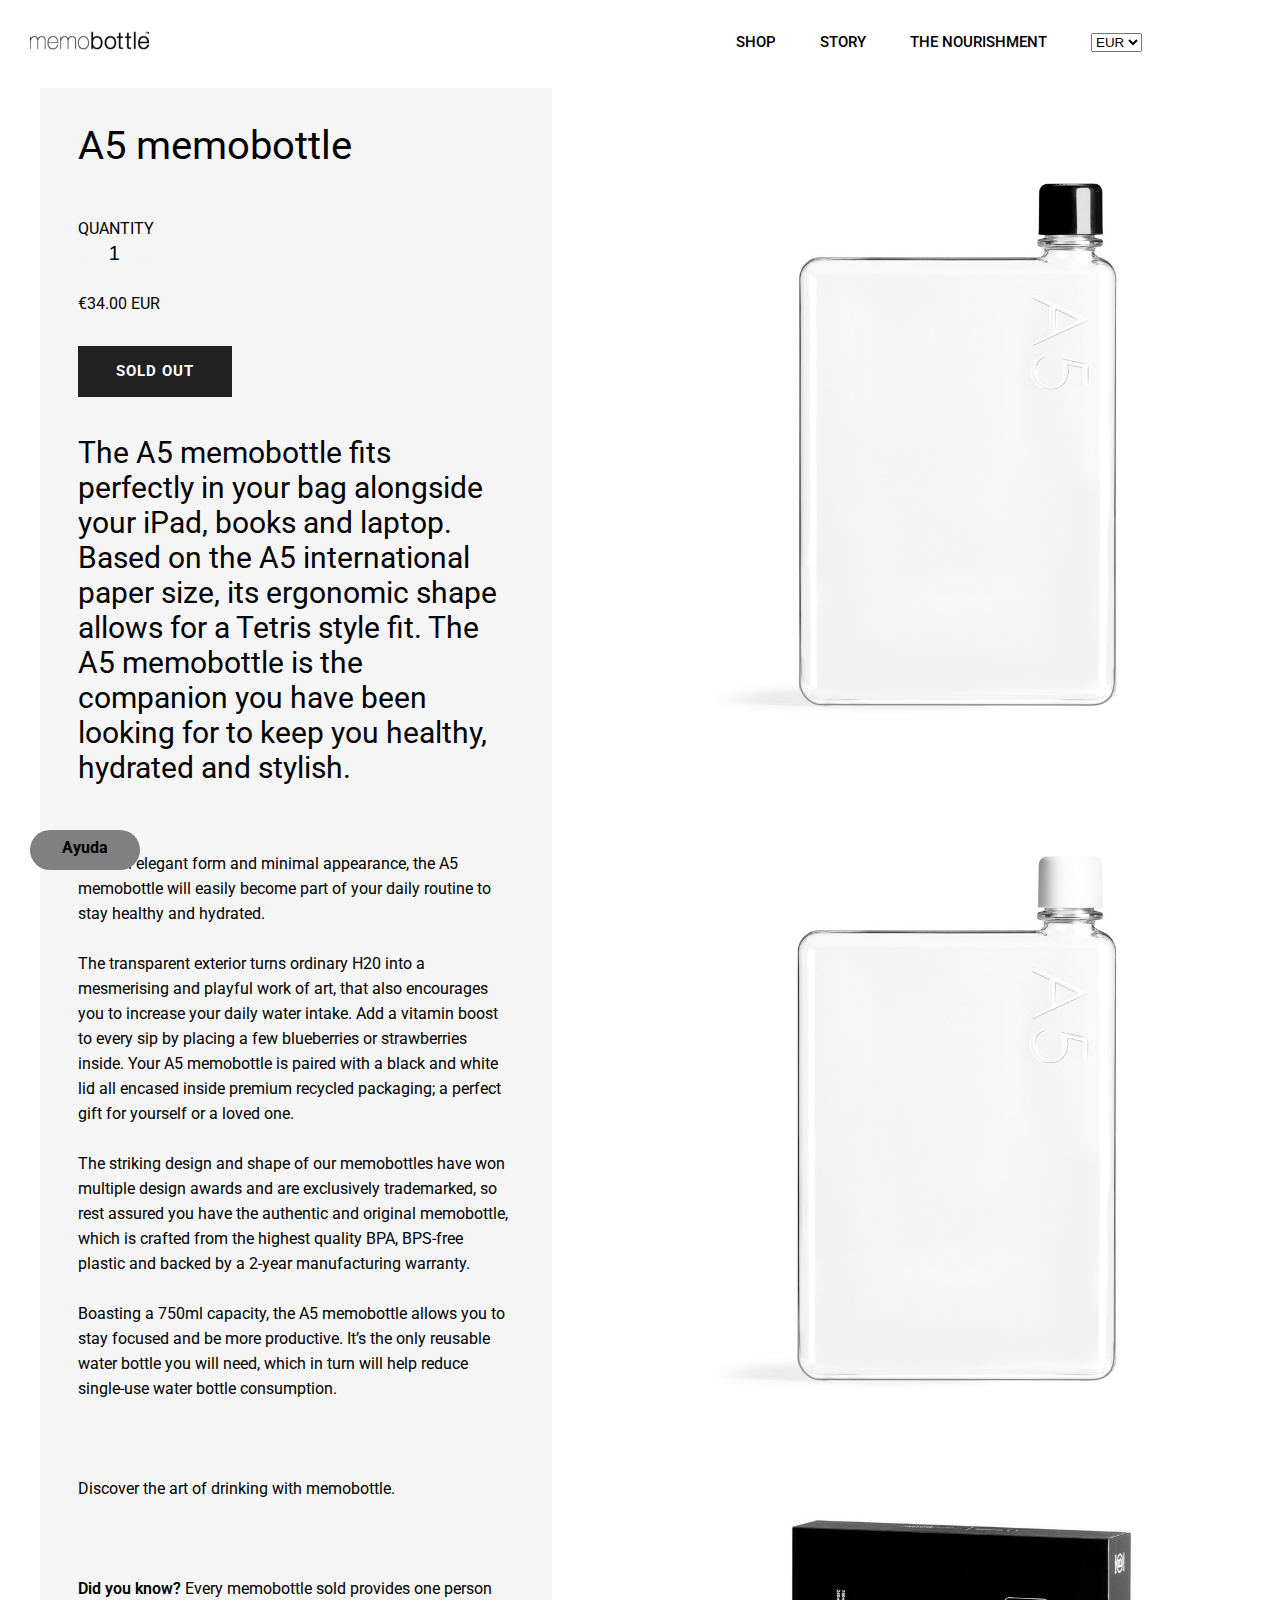
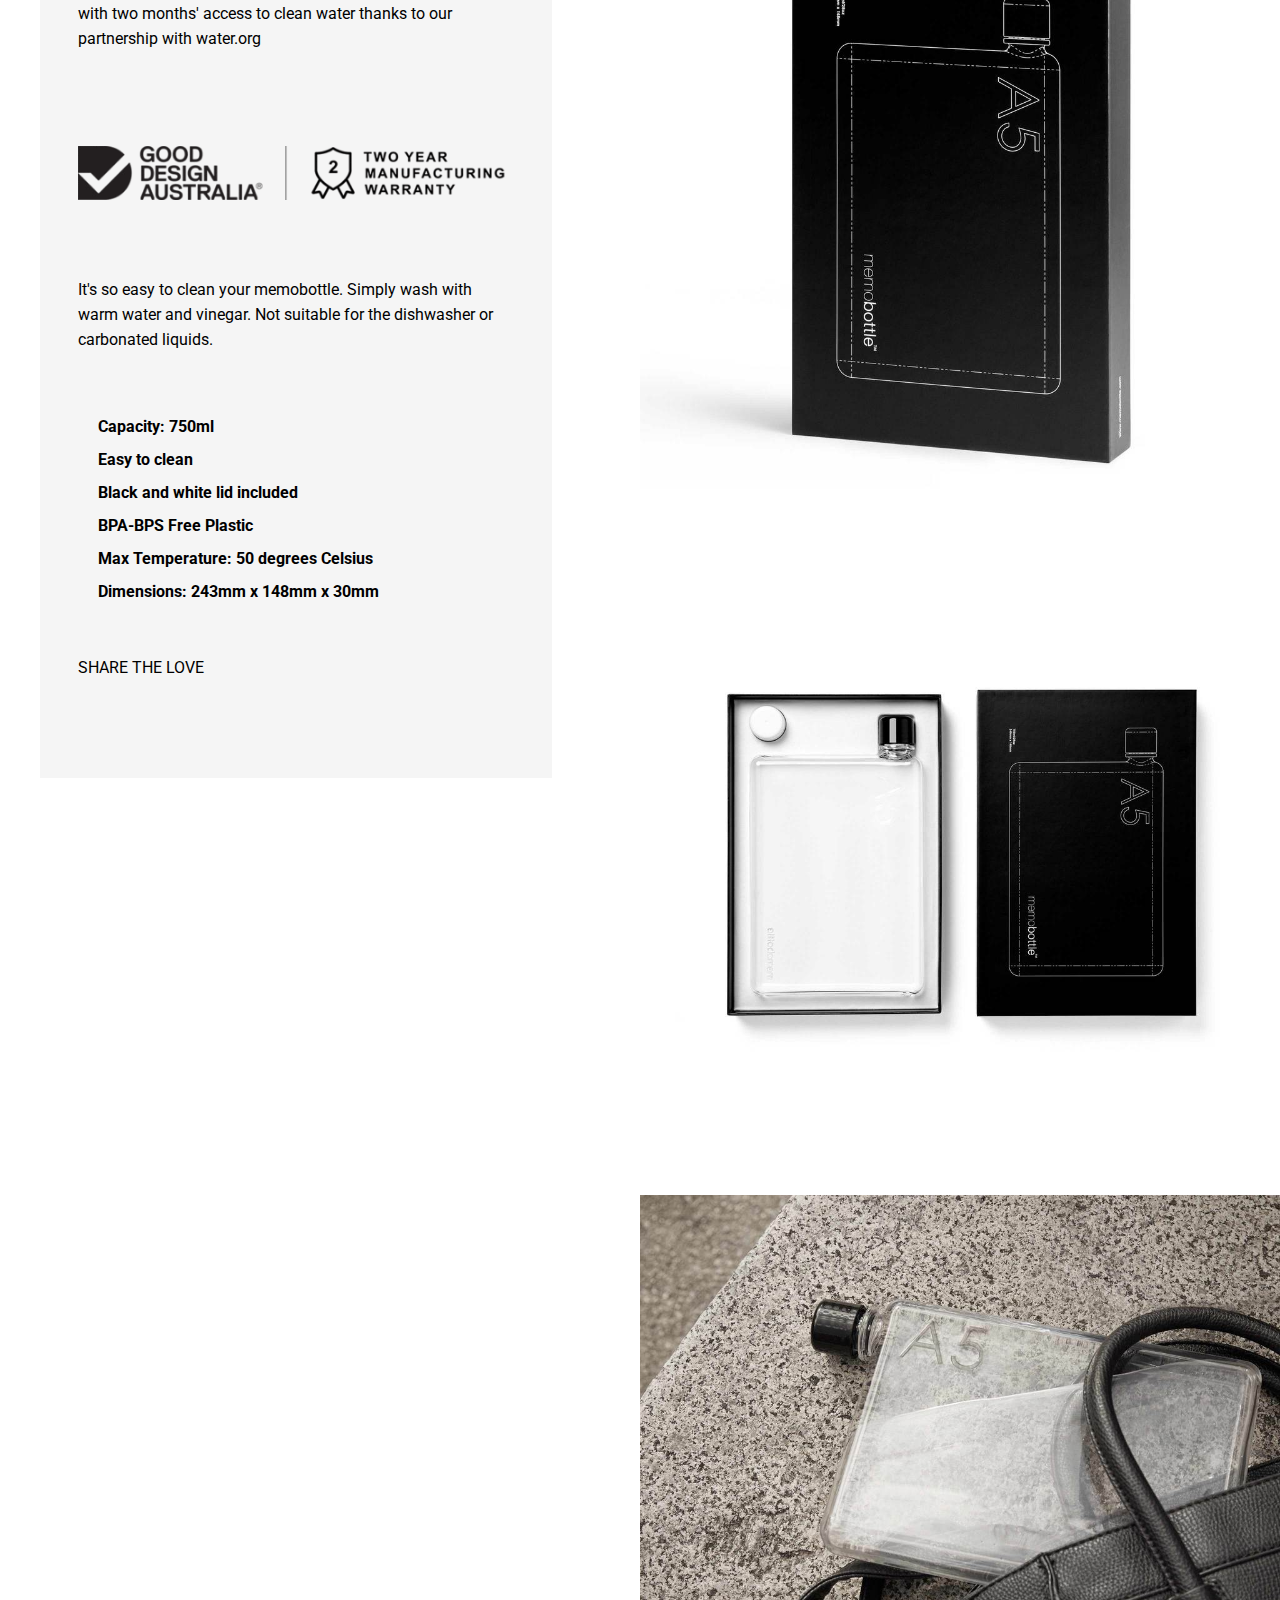
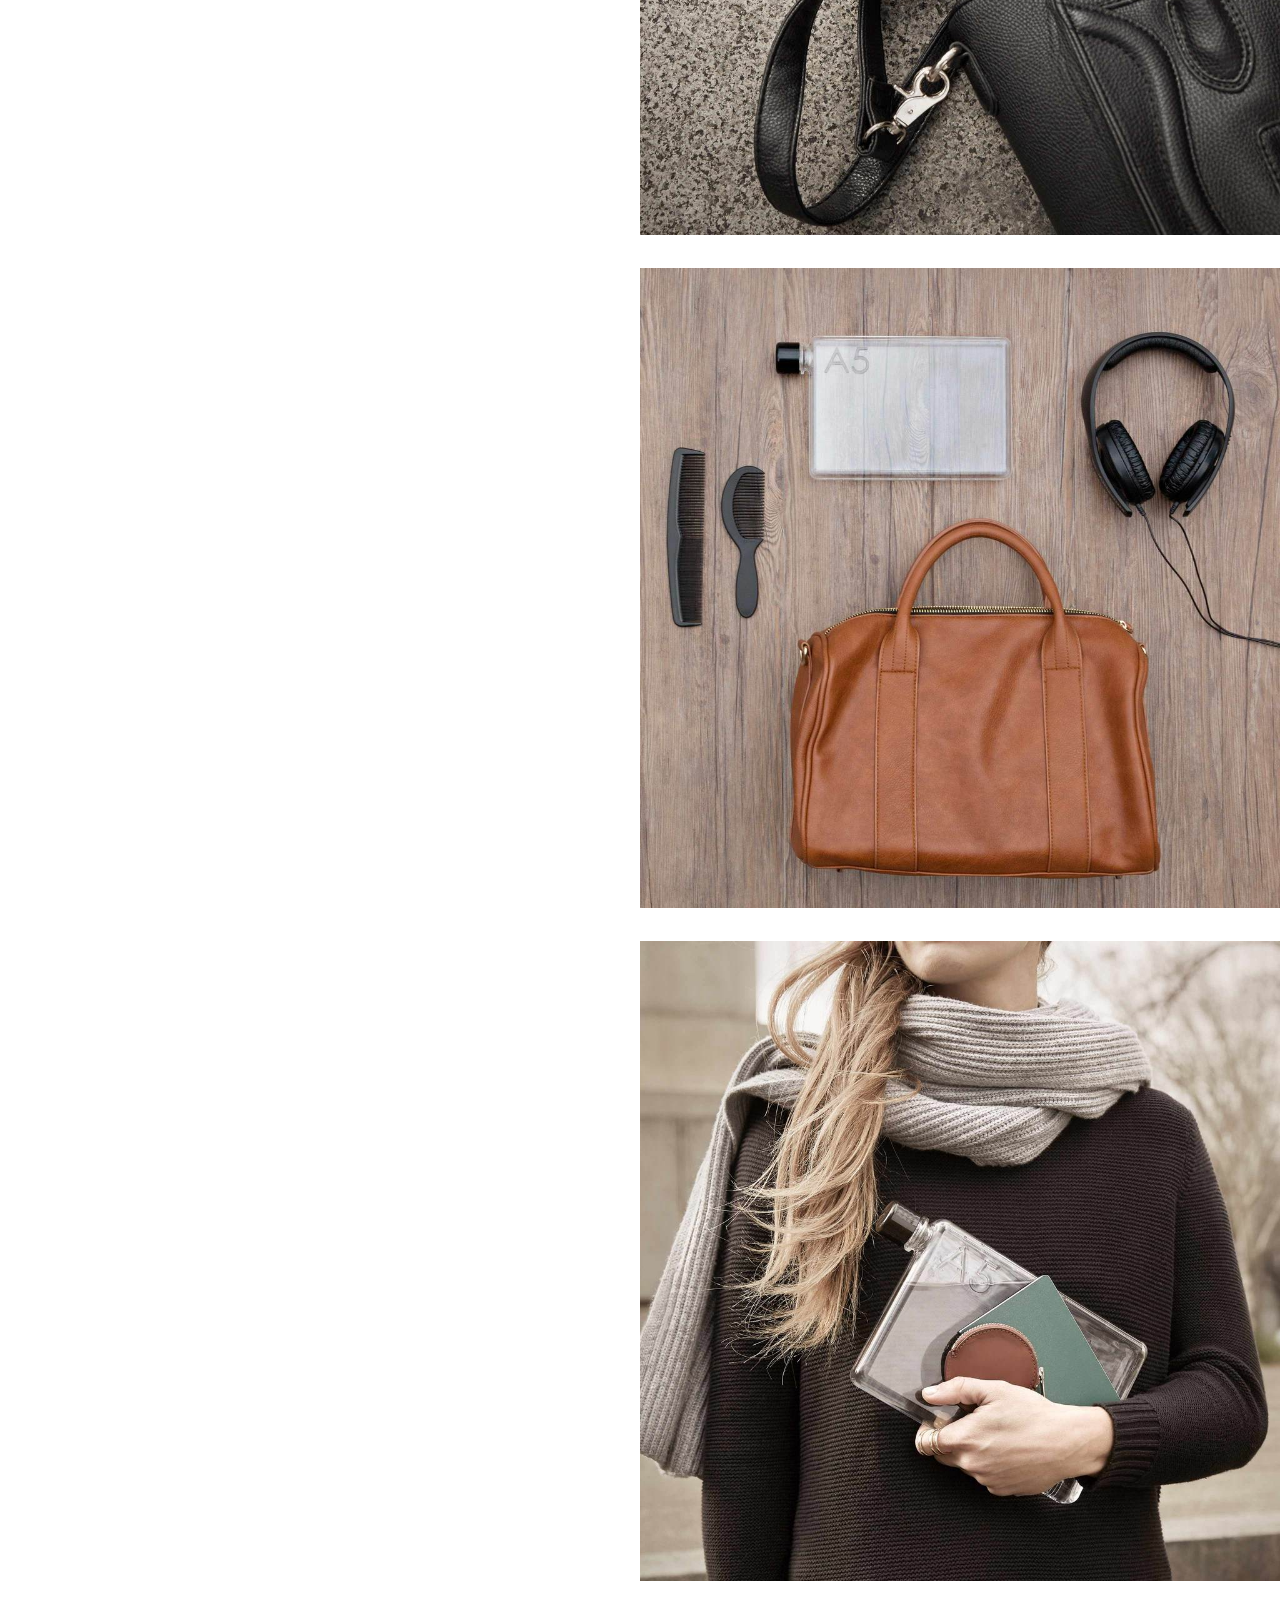
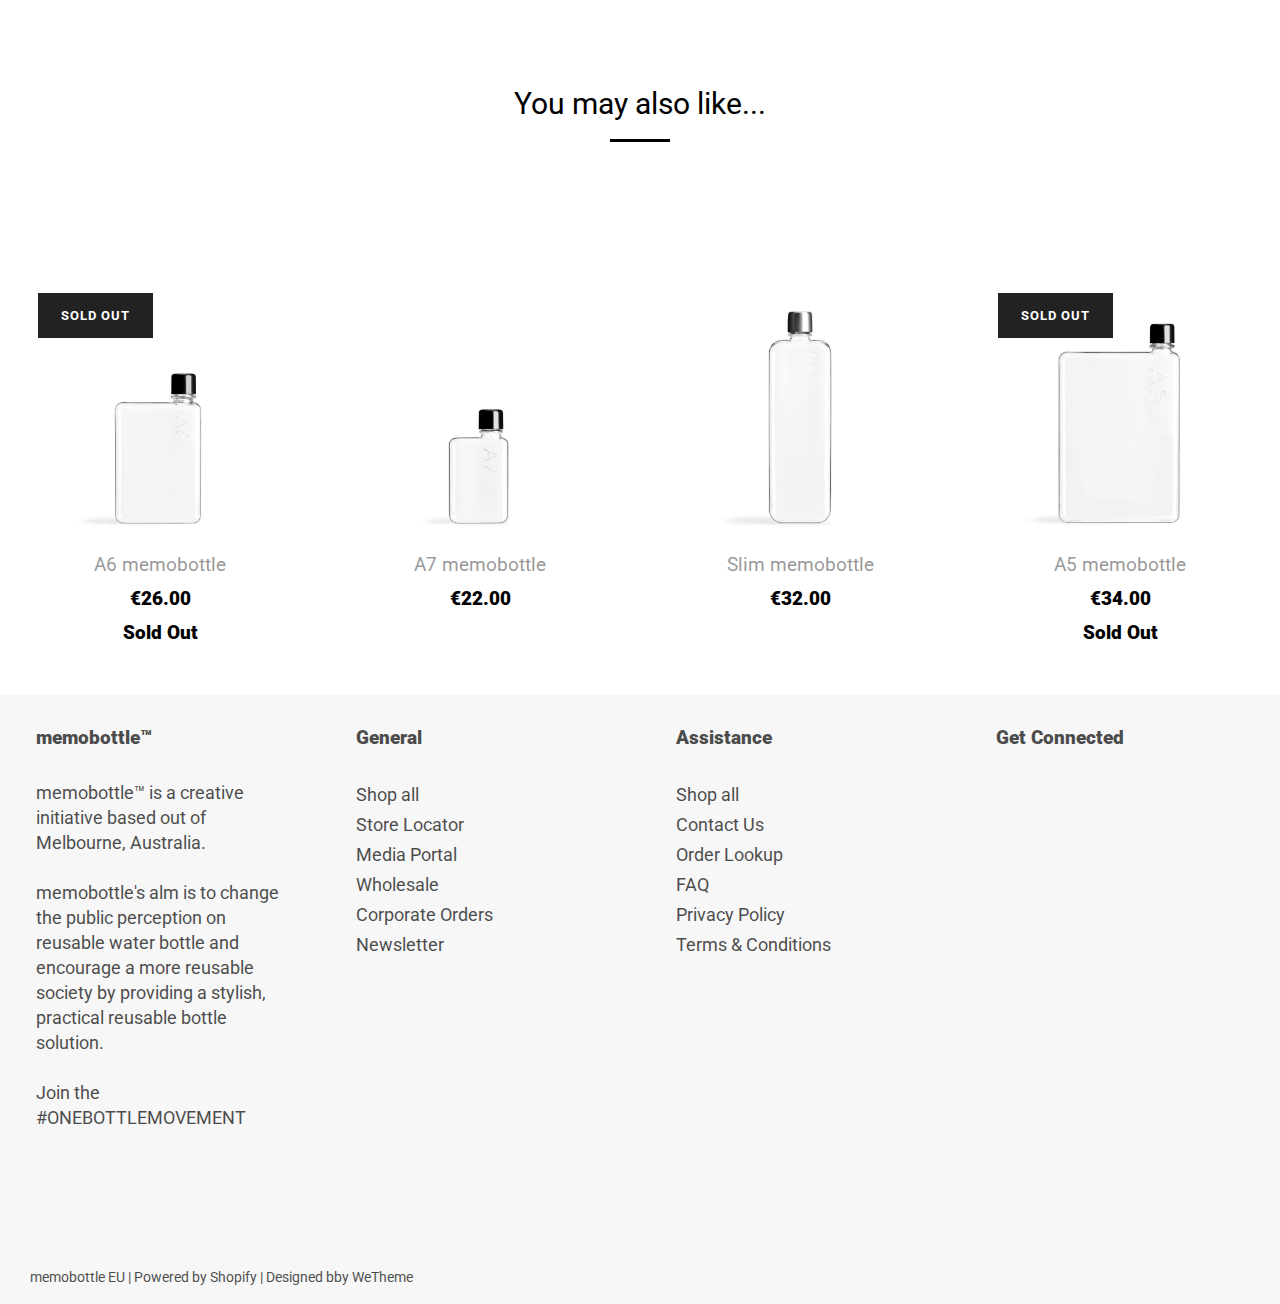
==== product.html @ f03037ac "Resposive" ====
<!DOCTYPE html>
<html lang="es">

<head>
    <meta charset="utf-8" />
    <title>Base de código</title>
    <!--<meta name=viewport content="initial-scale=1.0, width=device-width" />-->
    <link rel="stylesheet" href="css/reset.css" />
    <link rel="stylesheet" href="css/estilos.css" />
    <link rel="stylesheet" href="https://use.fontawesome.com/releases/v5.8.1/css/all.css" integrity="sha384-50oBUHEmvpQ+1lW4y57PTFmhCaXp0ML5d60M1M7uH2+nqUivzIebhndOJK28anvf" crossorigin="anonymous">
</head>

<body>
      <div class="nav-bar">
        <div class=burger>
            <a href="index.html">
                <i class="fas fa-bars"></i>
            </a></div>
        
        <div class=logo>
            <a href="index.html">
                <img src="img/logo.png">
            </a></div>
        
        <div class="top-links">
            <ul class="site-nav">

                <li>
                     <a href="index.html">
                        Shop
                    </a>
                </li>
                <li>
                    <a href="story.html">Story</a>
                </li>

                <li>
                    <a>The Nourishment</a>
                </li>

            </ul>

            <ul class="icon-links">
                <li>
                    <select class="idiom" name="currencies">
                        <option value="EUR" selected="selected">EUR</option>
                        <option value="GBP">GBP</option>
                        <option value="SEK">SEK</option>
                        <option value="NOK">NOK</option>
                        <option value="CHF">CHF</option>
                        <option value="DKK">DKK</option>
                        <option value="RUB">RUB</option>
                        <option value="HRK">HRK</option>
                        <option value="CZK">CZK</option>
                    </select>

                </li>

                <li>
                    <a href="/search" class="search-button">
                        <i></i>
                    </a>
                </li>

                <li>
                    <a href="/cart" class="site-header__cart-toggle js-drawer-open-right-link" aria-controls="CartDrawer" aria-expanded="false">
                        <i class="fa fa-shopping-cart fa-lg"></i>
                        <span class="site-header__cart-indicator hide"></span>
                    </a>
                </li>

            </ul>
        </div>

    </div>

    <div class="helpbutton">

        <a href="index.html" class="help"><i class="far fa-question-circle"></i><span> Ayuda</span></a>

    </div>

    <div class="productgrid">

        <div class="techspecs">
            <h1> A5 memobottle</h1>
            <span>QUANTITY</span><br>

            <div class="js-qty">
                <button type="button" class="less">
                    <i class="fas fa-minus"></i>
                </button>
                <input type="text" class="quantity" value="1" min="1" data-id="" aria-label="quantity" pattern="[0-9]*" name="quantity" id="Quantity">
                <button type="button" class="more">
                    <i class="fas fa-plus"></i>
                </button>
            </div>




            <span class="price eur">€34.00 EUR</span><br>
            <a href="index.html" class="button out">SOLD OUT</a><br>
            <h2>The A5 memobottle fits perfectly in your bag alongside your iPad, books and laptop. Based on the A5 international paper size, its ergonomic shape allows for a Tetris style fit. The A5 memobottle is the companion you have been looking for to keep you healthy, hydrated and stylish. </h2><br>
            <span>
                With an elegant form and minimal appearance, the A5 memobottle will easily become part of your daily routine to stay healthy and hydrated.<br><br>

                The transparent exterior turns ordinary H20 into a mesmerising and playful work of art, that also encourages you to increase your daily water intake. Add a vitamin boost to every sip by placing a few blueberries or strawberries inside. Your A5 memobottle is paired with a black and white lid all encased inside premium recycled packaging; a perfect gift for yourself or a loved one.<br><br>

                The striking design and shape of our memobottles have won multiple design awards and are exclusively trademarked, so rest assured you have the authentic and original memobottle, which is crafted from the highest quality BPA, BPS-free plastic and backed by a 2-year manufacturing warranty.<br><br>

                Boasting a 750ml capacity, the A5 memobottle allows you to stay focused and be more productive. It’s the only reusable water bottle you will need, which in turn will help reduce single-use water bottle consumption.<br><br><br><br>



                Discover the art of drinking with memobottle.<br><br><br><br>


                <span class="weight">Did you know?</span> Every memobottle sold provides one person with two months' access to clean water thanks to our partnership with water.org<br><br>



                <img src="img/product/goodd.png"><br>



                It's so easy to clean your memobottle. Simply wash with warm water and vinegar. Not suitable for the dishwasher or carbonated liquids.</span>
<div>
<ul>
<li><i class="fas fa-circle"></i>  Capacity: 750ml</li>
<li><i class="fas fa-circle"></i> Easy to clean</li>
<li><i class="fas fa-circle"></i> Black and white lid included</li>
<li><i class="fas fa-circle"></i> BPA-BPS Free Plastic</li>
<li><i class="fas fa-circle"></i> Max Temperature: 50 degrees Celsius</li>
<li><i class="fas fa-circle"></i> Dimensions: 243mm x 148mm x 30mm</li>
</ul>
</div>
            SHARE THE LOVE<br>
            <div class="socialmedia">
            <i class="fab fa-facebook-f"></i>
            <i class="fab fa-twitter"></i>
            <i class="fab fa-pinterest"></i>
            </div>
            
        </div>

        <div class="productgrid second">


            <div class="techgallery">
                <img src="img/product/galeria/1b.jpg">
            </div>

            <div class="techgallery none">
                <img src="img/product/galeria/1.jpg">
            </div>
            <div class="techgallery none">
                <img src="img/product/galeria/2.jpg">
            </div>
            <div class="techgallery none">
                <img src="img/product/galeria/3.jpg">
            </div>
            <div class="techgallery none">
                <img src="img/product/galeria/4.jpg">
            </div>
            <div class="techgallery none">
                <img src="img/product/galeria/5.jpg">
            </div>
            <div class="techgallery none">
                <img src="img/product/galeria/6.jpg">
            </div>



        </div>

    </div>
    <div class="title">
        <h2> You may also like...</h2>
        <hr class="line">
    </div>


    <div class="grid">


        <div class="square shop">
            <a href="index.html">
                <div class="soldout">SOLD OUT</div>
                <img src="img/home/productos/2.jpg">
                <div class="product name">A6 memobottle</div>
                <div class="product price">€26.00</div>
                <div class="product status">Sold Out</div>
            </a></div>

        <div class="square shop">
            <a href="index.html">
                <img src="img/home/productos/3.jpg">
                <div class="product name">A7 memobottle</div>
                <div class="product price">€22.00</div>

            </a></div>

        <div class="square shop">
            <a href="index.html">
                <img src="img/home/productos/4.jpg">
                <div class="product name">Slim memobottle</div>
                <div class="product price">€32.00</div>
            </a></div>

        <div class="square shop">
            <a href="index.html">
                <div class="soldout">SOLD OUT</div>
                <img src="img/home/productos/1.jpg">
                <div class="product name">A5 memobottle</div>
                <div class="product price">€34.00</div>
                <div class="product status">Sold Out</div>
            </a></div>

    </div>



    <footer>
        <div class="info">
            <div class="column">
                <h1>memobottle™</h1>
                <span>memobottle™ is a creative initiative based out of Melbourne, Australia.<br><br>
                    memobottle's alm is to change the public perception on reusable water bottle and encourage a more reusable society by providing a stylish, practical reusable bottle solution.<br><br>
                    Join the #ONEBOTTLEMOVEMENT</span>
            </div>
            <div class="column">
                <h1>General</h1>
                <a href="index.html">Shop all</a><br>
                <a href="index.html">Store Locator</a><br>
                <a href="index.html">Media Portal</a><br>
                <a href="index.html">Wholesale</a><br>
                <a href="index.html">Corporate Orders</a><br>
                <a href="index.html">Newsletter</a><br>
            </div>
            <div class="column">
                <h1>Assistance</h1>
                <a href="index.html">Shop all</a><br>
                <a href="index.html">Contact Us</a><br>
                <a href="index.html">Order Lookup</a><br>
                <a href="index.html">FAQ</a><br>
                <a href="index.html">Privacy Policy</a><br>
                <a href="index.html">Terms &amp; Conditions</a><br>
            </div>
            <div class="column">
                <h1>Get Connected</h1>
                <i class="fab fa-facebook-f"></i>
                <i class="fab fa-instagram"></i>
            </div>
        </div>
        <div class="footerline">
            <div class="copyright">memobottle EU | Powered by Shopify | Designed bby WeTheme</div>
            <div class="sponsor">
                <i class="fab fa-cc-amex"></i>
                <i class="fab fa-apple-pay"></i>
                <i class="fab fa-cc-mastercard"></i>
                <i class="fab fa-cc-paypal"></i>
                <i class="fab fa-cc-visa"></i></div>
        </div>

    </footer>
</body>



</html>
---- css/estilos.css ----
@import url('https://fonts.googleapis.com/css?family=Roboto:100,300,400,500,700');

* {
    box-sizing: border-box;
}

body {
    font-family: Roboto, sans-serif;
}

.nav-bar {
    background-color: white;
    display: flex;
    color: black;
    font-size: 15px;
    font-weight: 500;
    height: 67;
    left: 0;
    line-height: 24px;
    padding: 30px 30px;
    position: static;
    text-transform: uppercase;
    width: 100%;
    justify-content: space-between;
}
.burger{
    font-size: 25px;
        width: 50%;
    display: none;
}
.nav-bar a {
    text-decoration: none;
    color: black;
}

.top-links {
    width: 50%;
    text-align: right;
    position: relative;
}

li {
    padding: 0 20px;
    display: inline-block;
}

ul {
    display: inline-block;
}
.site-nav, .idiom{
    display:inline;
}
.techspecs i{
    font-size: 7px;
    bottom: 20px
}
.techspecs ul {
  display:grid;
    list-style-type: square;
    line-height: 30px;
    margin: 60px 0 50px 0;
    font-weight: 700;
}

.techspecs li {
    padding: 0 20px;
    display: inline-block;
}

.banner {
    background-image: url(../img/home/banner.jpg);
    background-size: cover;
    background-position: center;
    width: 100%;
    height: 92vh;
    display: flex;

}

iframe{
    width: 100%;
    height: 100vh;
}

.textbanner {
    margin: auto;
    color: white;
    text-align: center;
}

h1 {
    font-weight: 900;
    font-size: 50px;

}
.techspecs h1{
    font-weight: 400;
    font-size: 40px;
    margin-bottom: 50px;
}

hr {
    display: inline-block;
    margin: 20px 0 20px 0;
    text-align: center;
    width: 60px;
    height: 3px;
    background-color: white;
    border: none;
}

.textbanner span {
    font-size: 25px;
    color: white;
    text-align: center;
    display: inline-block;
}

.shopnow {
    color: white;
    text-decoration: none;
    font-size: 15px;
    font-weight: 700;
    letter-spacing: 1px;
    padding: 18px 38px;
    text-align: center;
    display: inline-block;
    margin: 30px;
    cursor: pointer;
    border: 2px solid white;
}

.helpbutton {
    border-radius: 20px;
    color: white text-align: center;
    background-color: grey;
    width: 110px;
    height: 40px;
    position: fixed;
    bottom: 30px;
    left: 30px;
    z-index: 10;
}

.helpbutton a {
    text-decoration: none;
    color: black;
    font-size: 16px;
    font-weight: 700;
    display: inline-block;
    padding: 10px;
    text-align: center;
    width: 100%
}
.helpbutton span {
 display:inline;
}

.memo {
    width: 100%;
    text-align: center;
    

}

.storygallery{
    width: 50%;
    display: flex;
    
}
.storygallery img{
    width: 100%;
    height: 100%;
}


.text{
    text-align: left;
    margin: auto;
    padding: 0 130px 100px 130px;
    line-height: 35px;
    font-size: 20px
}

.title {
    margin: 90px auto;
    text-align: center;
}

h2 {
    font-weight: 400;
    font-size: 30px;
}

.techspecs h2{
    margin-bottom: 50px;
    line-height: 35px;
}

.techspecs span{
    
    line-height: 25px;
    font-size: 16px;

}
.weight{
    font-weight: 600;
}

.upstanding{
    margin: 100px 5vw;
    
}

.title .line {
    background-color: black;
}

.grid {
    width: 100%;
    display: flex;
    flex-flow: row wrap;
    justify-content: space-around;
}

.square {
    width: 25%;
    text-align: center;
}
.story{
        padding-top: 100px;
}

.square img {
    width: 100%;
}

.button {
    color: white;
    text-decoration: none;
    font-size: 15px;
    font-weight: 700;
    letter-spacing: 1px;
    padding: 18px 38px;
    text-align: center;
    display: inline-block;
    margin: 30px;
    cursor: pointer;
    background-color: #222222;
}

.out{
    color: white;
    text-decoration: none;
    font-size: 15px;
    font-weight: 700;
    letter-spacing: 1px;
    padding: 18px 38px;
    text-align: center;
    display: inline-block;
    margin: 30px 0 38px 0;
    cursor: pointer;
    background-color: #222222;
}
.square span {
    display: inline-block;
}
.shop {
   padding: 3vw;
}
.shop a{
    color: black;
    text-decoration: none;
    width: 100%
}

.product {
    margin: 15px;
    font-size: 19px;
}

.name {
    opacity: 0.4;
}

.price {
    font-weight: 900;
}

.status {
    font-weight: 900;
}
.soldout{
    color: white;
    text-decoration: none;
    font-size: 13px;
    font-weight: 700;
    letter-spacing: 1px;
    padding: 16px 23px;
    text-align: center;
    display: inline-block;
    background-color: #222222;
    position: absolute;
}

.rectangle {
    opacity: 0.7;
    width: 47%;
    text-align: center;
}
.big {
    width: 100%;
    margin-top: 4vw;
}
 .special {
    width: 100%;
    margin-top: 0vw;
}

.rectangle img {
    width: 100%;
}

.productgrid{
    width: 100%;
    display: flex;
    flex-flow: row wrap;
    justify-content: space-between;
    
}
.techspecs{
    padding: 3vw;
    width: 40%;
    background-color: #f5f5f5;
    height: 100%;
    margin-left: 40px
}
.second{
    width: 50%;
}
.techspecs img{
    margin: 70px 0;
    width: 100%;
    max-width: 430px;
}


.techgallery{
width: 100%;
    margin: 15px 0;
}

.techgallery img{
    width: 100%;
}
button{
    font-size: 12px;
    opacity: 0.2;
    border: none;
    margin-bottom: 30px;
}
.quantity{
    background-color: transparent;
    border: none;
    text-align: center;
    font-size: 20px;
    width: 40px;
}
.eur{
    font-size: 40px;
    font-weight: 400;
    
}
.socialmedia{
    margin: 20px;
}
.socialmedia i{
    margin: 0 10px;
    font-size: 23px;
    
}
.none{
    display: block;
}

footer{
        opacity: 0.7;
    background-color: #f5f5f5;
}
.info{
    font-size: 18px;
    width: 100%;
    display: flex;
    justify-content: space-around;
}
.info h1{
    font-size: 19px;
    margin-bottom: 30px;
}
.column{

    width: 24%;
    padding: 30px;
    line-height: 25px;
}
.info a{
    text-decoration: none;
    color: black;
    margin-bottom: 20px;
    line-height: 30px;
}
.info i{
    font-size: 30px;
    width: 30px;
}
.footerline{
    width: 100%;
    display: flex;
    justify-content: space-between;
}
.copyright{
    width: 40%;
    font-size: 14px;
    position: relative;
    bottom: 20px;
    left: 30px;
    margin-top: 130px;
}
.sponsor{
    width: 30px;
    text-align: right;
    font-size: 40px;
    width: 40%;
    position: relative;
    bottom: 30px;
    right: 50px;
    margin-top: 130px;
}
.sponsor i{
    width: 50px;
}



/*Media query -------------------------------------------------------------------------*/

/*TABLET -------------------------------------------------------------------------*/


@media (max-width: 768px) {
    
   .site-nav, .idiom{
    display: none;
}
    
.burger{
    display:inline;
}
    
    .banner {
    background-image: url(../img/home/banner.jpg);
    background-size:contain;
    background-repeat: no-repeat;
    background-position: top;
    width: 100%;
    height: 89vw;
    display: flex;
}
    
    .textbanner {
    color: black;
    margin: 60vw auto auto auto;
}
    h1 {
    font-weight: 900;
    font-size: 30px;

}
    hr {
    background-color: black;
}
    .textbanner span {
    color: black;
        font-size: 18px
}

.shopnow {
    color: black;
    font-size: 15px;
    border: 2px solid black;
     padding: 14px 31px;
}
    
    .helpbutton {
    width: 40px;
}

.helpbutton a {
    font-size: 18px;
}
    .helpbutton span {
 display:none;
}
    h2 {
    font-size: 25px;
}

.square {
    width: 50%;
}
    
    .rectangle {
    opacity: 0.7;
    width: 100%;
        margin: 20px;
    text-align: center;
}
.big {
    margin: 0px;
    width: 100%;
    margin-top: 4vw;
}
 .special {
    width: 100%;
    margin-top: 0vw;
}

.rectangle img {
    width: 100%;
}
    .sponsor i{
    width: 50px;
}
    
        .productgrid{
    width: 100%;
    flex-flow: row wrap;
    flex-direction: column-reverse;
    
}
.techspecs{
    margin: 0;
    padding: 40px;
    width: 100%;
}
.second{
    width: 100%;
}

.techgallery{
width: 100%;
}
    .none{
        display: none;
    }
    
    .info{
    flex-flow: row wrap;
}
.info h1{
    margin-bottom: 30px;
}
    .column{
    width: 50%;
    padding: 10px 30px;
}

.footerline{
    flex-flow: row wrap;
}
.copyright{
    width: 100%;
    bottom: 20px;
    left: 0px;
    text-align: center;
}
.sponsor{
    text-align: center;
    width: 100%;
    bottom: 50px;
    right: 0px;
    margin-top: 100px;
}
.sponsor i{
    width: 70px;
}
.iframe{
        margin: 60px auto 10px auto;
    }
iframe{
    height: 40vh;
}

    .title h2{
        margin: 0 13vw;
        line-height: 35px;
    }

.storygallery{
    width: 100%;
    display: flex;
    
}
.storygallery img{
    width: 100%;
    height: 100%;
}
    
.flex-item:nth-of-type(1) { order: 2; }
.flex-item:nth-of-type(2) { order: 1; }
.flex-item:nth-of-type(3) { order: 3; }
.flex-item:nth-of-type(4) { order: 4; }
.flex-item:nth-of-type(5) { order: 6; }
.flex-item:nth-of-type(6) { order: 5; }
.flex-item:nth-of-type(7) { order: 7; }
.flex-item:nth-of-type(8) { order: 8; }
.flex-item:nth-of-type(9) { order: 10; }
.flex-item:nth-of-type(10) { order: 9; }
    
    .text{
    text-align: left;
    margin: auto;
    padding: 60px 40px 60px 40px;
    line-height: 25px;
    font-size: 15px
}

.title {
    margin: 90px auto;
    text-align: center;
}
    .upstanding{
        margin: 50px 40px 50px 40px;
        font-size: 19px;
        line-height: 29px;
    }
}


/*MOBILE -------------------------------------------------------------------------*/


@media (max-width: 500px) {
    
         h1 {
             margin-top: 20px;
    max-width: 60vw;
    line-height: 50px;
    font-size: 40px;

}
    .techspecs h2{
    font-size: 19px;
        margin: 0;
}

     .banner {
    background-image: url(../img/home/banner.jpg);
    background-size:contain;
    background-repeat: no-repeat;
    background-position: top;
    width: 100%;
    height: 89vw;
         min-height: 550px;
    display: flex;
}
        h2 {
    margin: 0 20vw;
    font-size: 29px;
    font-weight: 500;
    line-height: 40px;
}
    
    .iframe{
        margin: 60px auto 10px auto;
    }
iframe{
    height: 40vh;
}
    .title h2{
    margin: auto;
        font-size: 25px;
}
    
.info h1{
    margin-bottom: 10px;
}
     
    
.column{
    width: 100%;
}
}
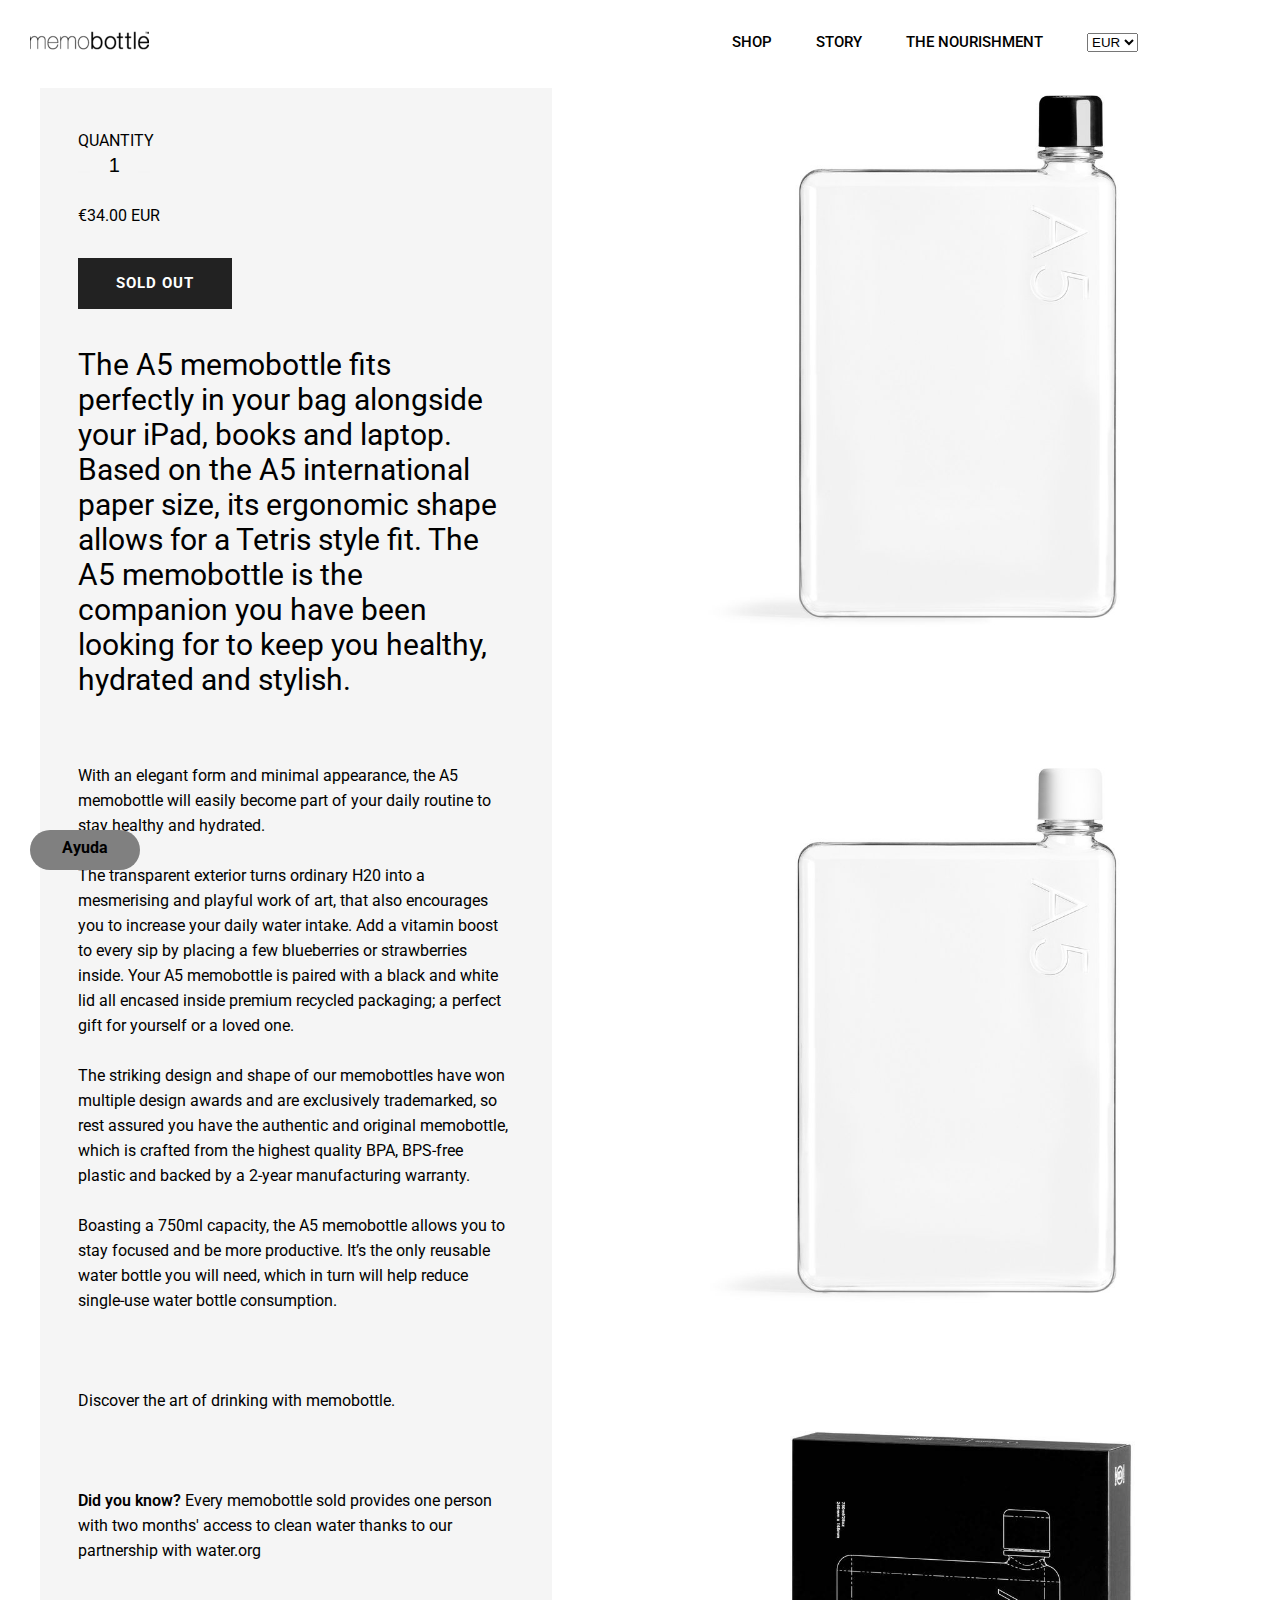
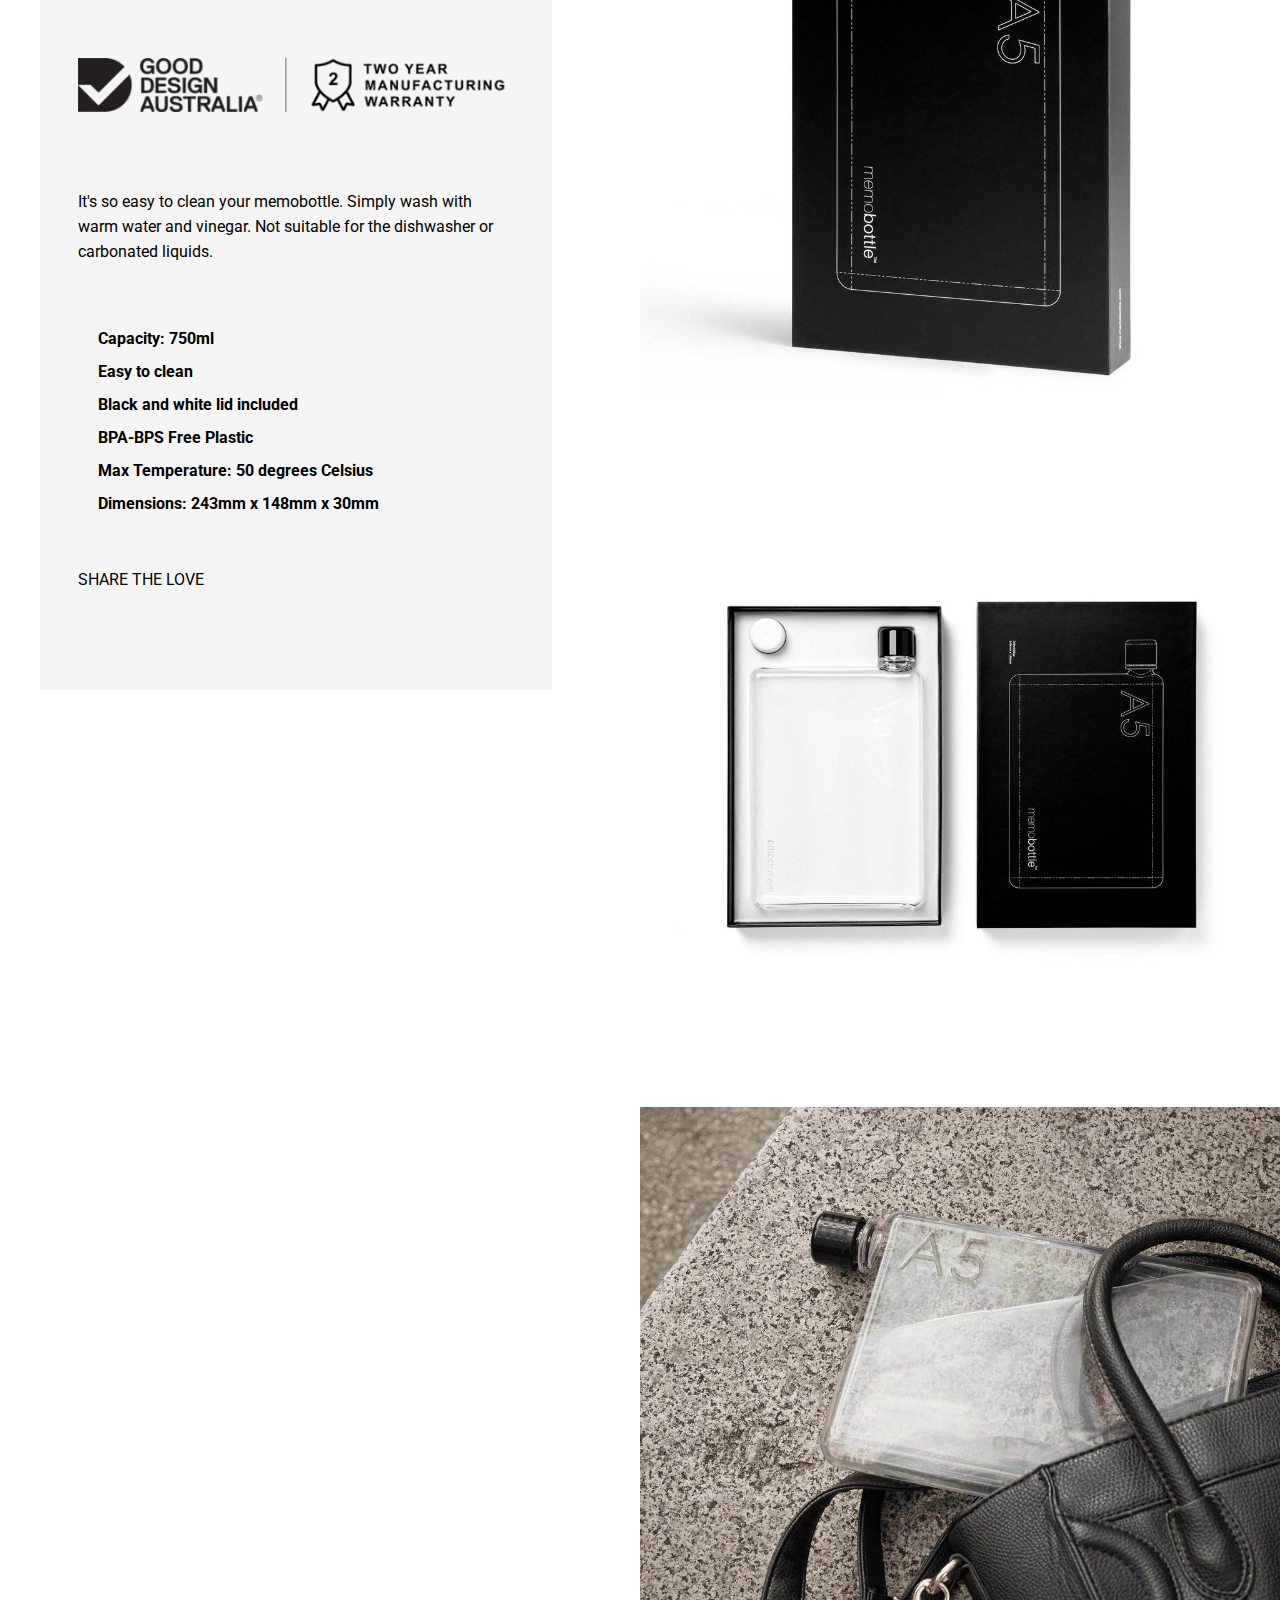
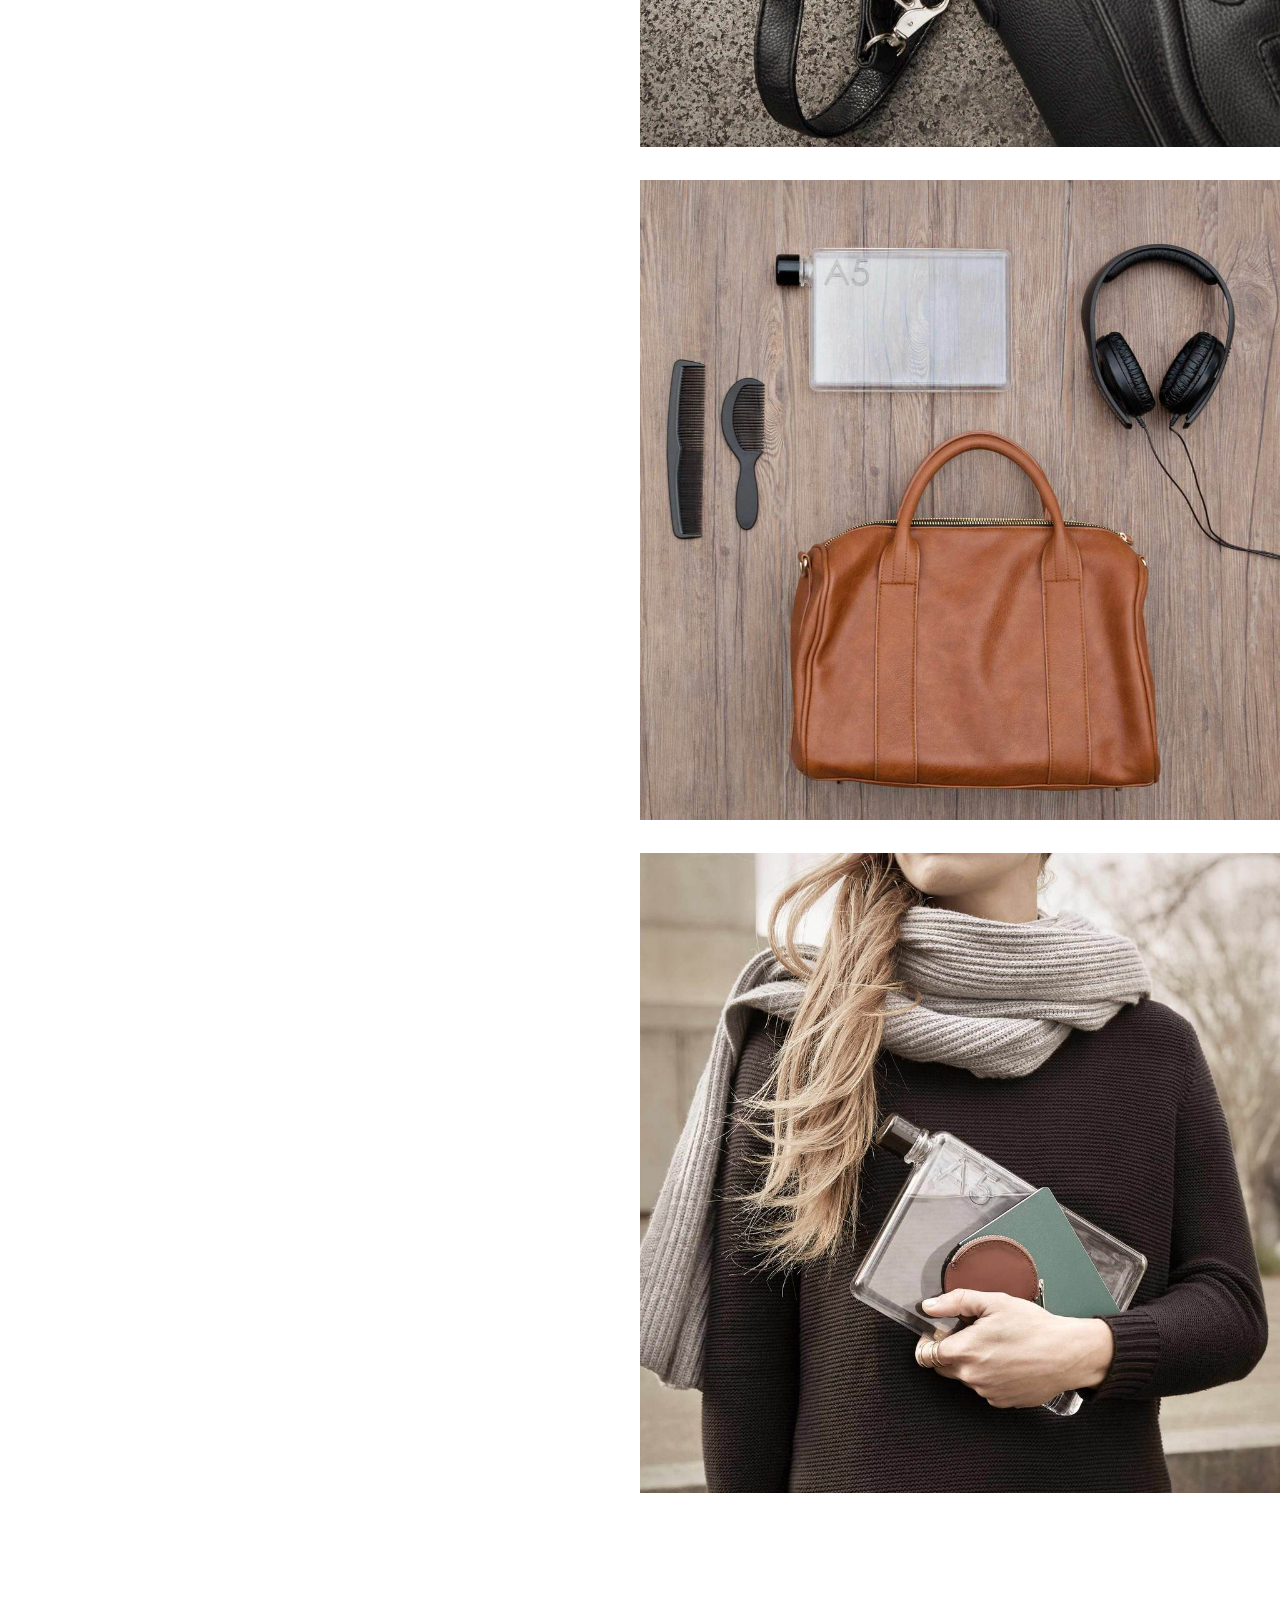
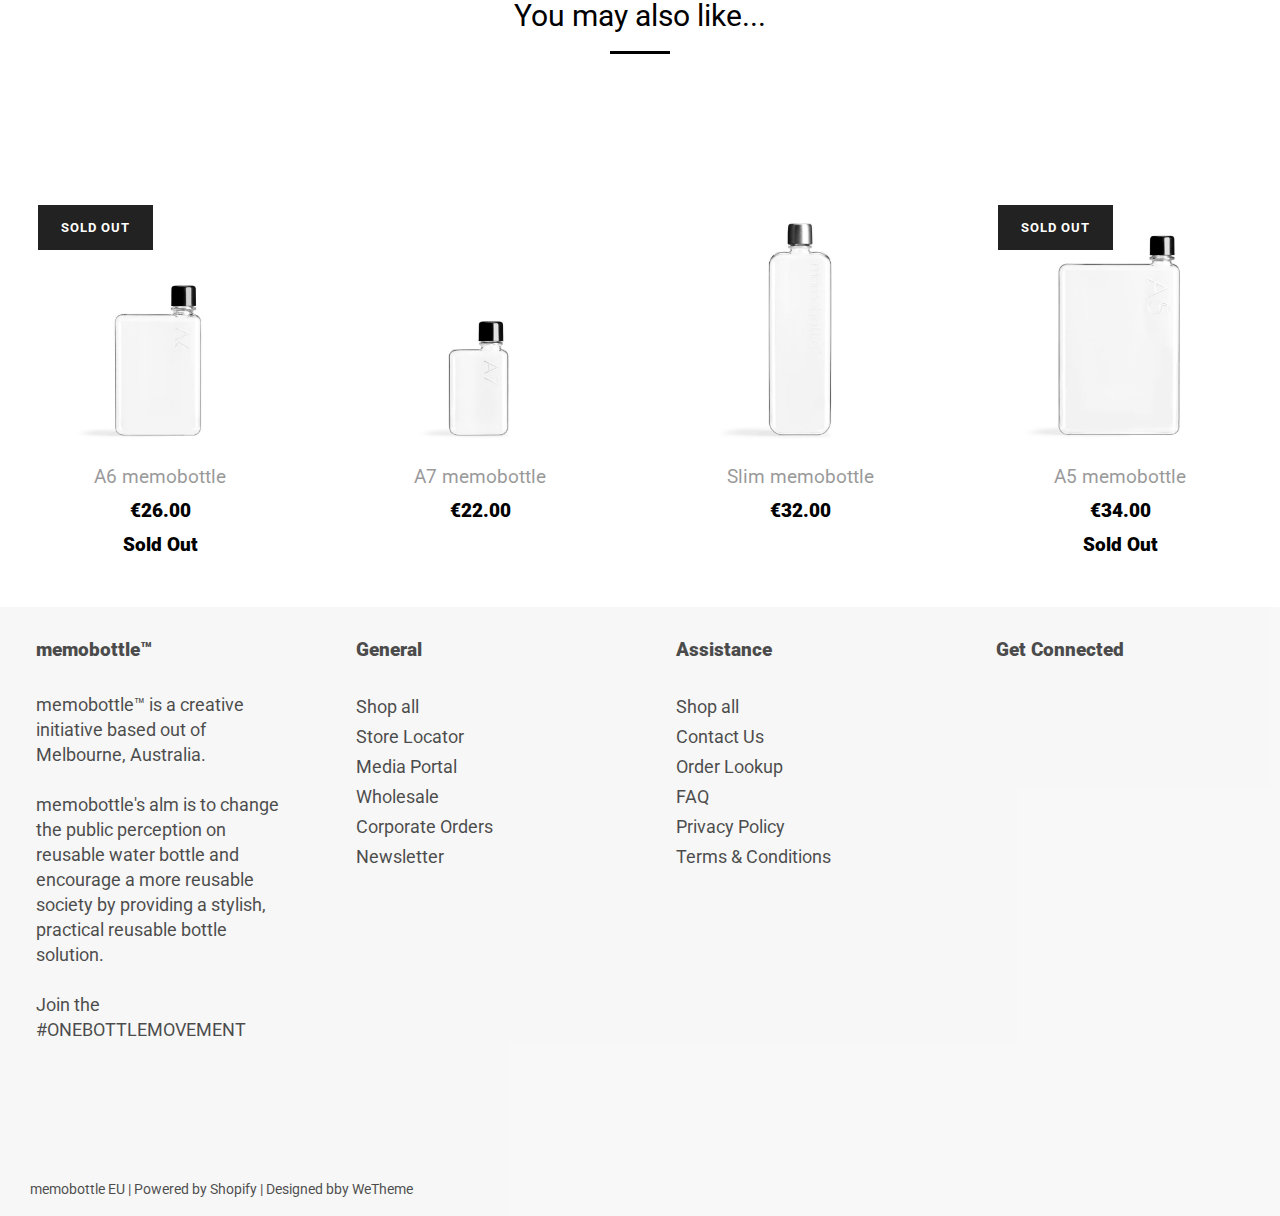
==== commit 3cbc7296: "Menu Resposive JS" ====
--- a/product.html
+++ b/product.html
@@ -11,32 +11,28 @@
 </head>
 
 <body>
-      <div class="nav-bar">
-        <div class=burger>
-            <a href="index.html">
+        <div class="nav-bar">
+        <div class="burger">
+            <a href="index.html" class=lanzador-menu id="enlace-menu">
                 <i class="fas fa-bars"></i>
             </a></div>
         
-        <div class=logo>
+        <div class="cart">
+            <a href="/cart" class="site-header__cart-toggle js-drawer-open-right-link" aria-controls="CartDrawer" aria-expanded="false"></a>
+                        <i class="fa fa-shopping-cart fa-lg"></i></div>
+        
+        <div>
             <a href="index.html">
                 <img src="img/logo.png">
             </a></div>
         
-        <div class="top-links">
+        
+        <div id="menu" class="navegacion">
             <ul class="site-nav">
-
-                <li>
-                     <a href="index.html">
-                        Shop
-                    </a>
-                </li>
-                <li>
-                    <a href="story.html">Story</a>
-                </li>
-
-                <li>
-                    <a>The Nourishment</a>
-                </li>
+                
+                <li><a href="index.html">Shop</a></li>
+                <li><a href="story.html">Story</a></li>
+                <li><a href="story.html">The Nourishment</a></li>
 
             </ul>
 
@@ -58,21 +54,16 @@
 
                 <li>
                     <a href="/search" class="search-button">
-                        <i></i>
+            <i class="fas fa-search fa-lg"></i>
                     </a>
                 </li>
 
-                <li>
-                    <a href="/cart" class="site-header__cart-toggle js-drawer-open-right-link" aria-controls="CartDrawer" aria-expanded="false">
-                        <i class="fa fa-shopping-cart fa-lg"></i>
-                        <span class="site-header__cart-indicator hide"></span>
-                    </a>
-                </li>
 
             </ul>
         </div>
 
     </div>
+
 
     <div class="helpbutton">
 
@@ -264,6 +255,7 @@
         </div>
 
     </footer>
+    		<script src="js/javascript.js"></script>
 </body>
 
 
--- a/css/estilos.css
+++ b/css/estilos.css
@@ -9,6 +9,7 @@
 }
 
 .nav-bar {
+    top: 0px;
     background-color: white;
     display: flex;
     color: black;
@@ -18,34 +19,38 @@
     left: 0;
     line-height: 24px;
     padding: 30px 30px;
-    position: static;
+    position: fixed;
     text-transform: uppercase;
     width: 100%;
-    justify-content: space-between;
-}
-.burger{
+    justify-content: flex-start;
+    z-index: 30;
+}
+.lanzador-menu{
     font-size: 25px;
-        width: 50%;
     display: none;
+    position: absolute;
+    z-index: 10;
 }
 .nav-bar a {
     text-decoration: none;
     color: black;
 }
 
-.top-links {
-    width: 50%;
+.navegacion {
+    width: 90%;
     text-align: right;
-    position: relative;
-}
+    position: absolute;
+}
+
 
 li {
-    padding: 0 20px;
+    padding: 0 0 0 40px;
     display: inline-block;
 }
 
 ul {
     display: inline-block;
+    
 }
 .site-nav, .idiom{
     display:inline;
@@ -141,7 +146,9 @@
     left: 30px;
     z-index: 10;
 }
-
+.search-button{
+    display: block;
+}
 .helpbutton a {
     text-decoration: none;
     color: black;
@@ -278,7 +285,12 @@
     margin: 15px;
     font-size: 19px;
 }
-
+ .cart{
+        position: absolute;
+    display:inline;
+        right:30px;
+    
+}
 .name {
     opacity: 0.4;
 }
@@ -353,6 +365,9 @@
 .techgallery img{
     width: 100%;
 }
+.iframe{
+        margin: 170px auto 10px auto;
+    }
 button{
     font-size: 12px;
     opacity: 0.2;
@@ -449,12 +464,69 @@
 
 @media (max-width: 768px) {
     
-   .site-nav, .idiom{
+    
+ 
+    .site-nav{
+    display:grid;
+    min-width: 200px;
+        
+}
+    
+    
+    .js .navegacion{
+		height: 100vh;
+        max-width: 0vw;
+        padding: 90px 0px;
+        opacity: 1;
+		overflow: hidden;
+		transition: max-width .5s;
+		position: absolute;
+		top: 0px;
+        text-align: left;
+		left: 0px;
+		right: 30px;
+		background-color: #ededed;
+	}
+    
+    	.js .navegacion a{
+        display: block;
+        min-width:50px; 
+		padding: 5px 10px;
+		color: #1c1c1c;
+        margin: 5px 0px;
+		
+	}
+    
+
+	.js .navegacion.menu-desplegado{
+		max-width:50vw;
+	}  
+    .nav-bar{
+        justify-content: center;
+    }
+    
+   .idiom{
     display: none;
 }
-    
-.burger{
+    .search-button{
+    display: none;
+}
+    
+.lanzador-menu{
+    position: absolute;
     display:inline;
+    
+}
+    .burger{
+        position: absolute;
+    display:inline;
+        left: 30px;
+    
+}
+    
+    .navegacion {
+    width: 50%;
+
 }
     
     .banner {
@@ -584,9 +656,7 @@
 .sponsor i{
     width: 70px;
 }
-.iframe{
-        margin: 60px auto 10px auto;
-    }
+
 iframe{
     height: 40vh;
 }
@@ -629,6 +699,9 @@
     margin: 90px auto;
     text-align: center;
 }
+    .iframe{
+        margin: 120px auto 10px auto;
+    }
     .upstanding{
         margin: 50px 40px 50px 40px;
         font-size: 19px;
@@ -677,6 +750,9 @@
 iframe{
     height: 40vh;
 }
+    .iframe{
+        margin: 150px auto 10px auto;
+    }
     .title h2{
     margin: auto;
         font-size: 25px;
